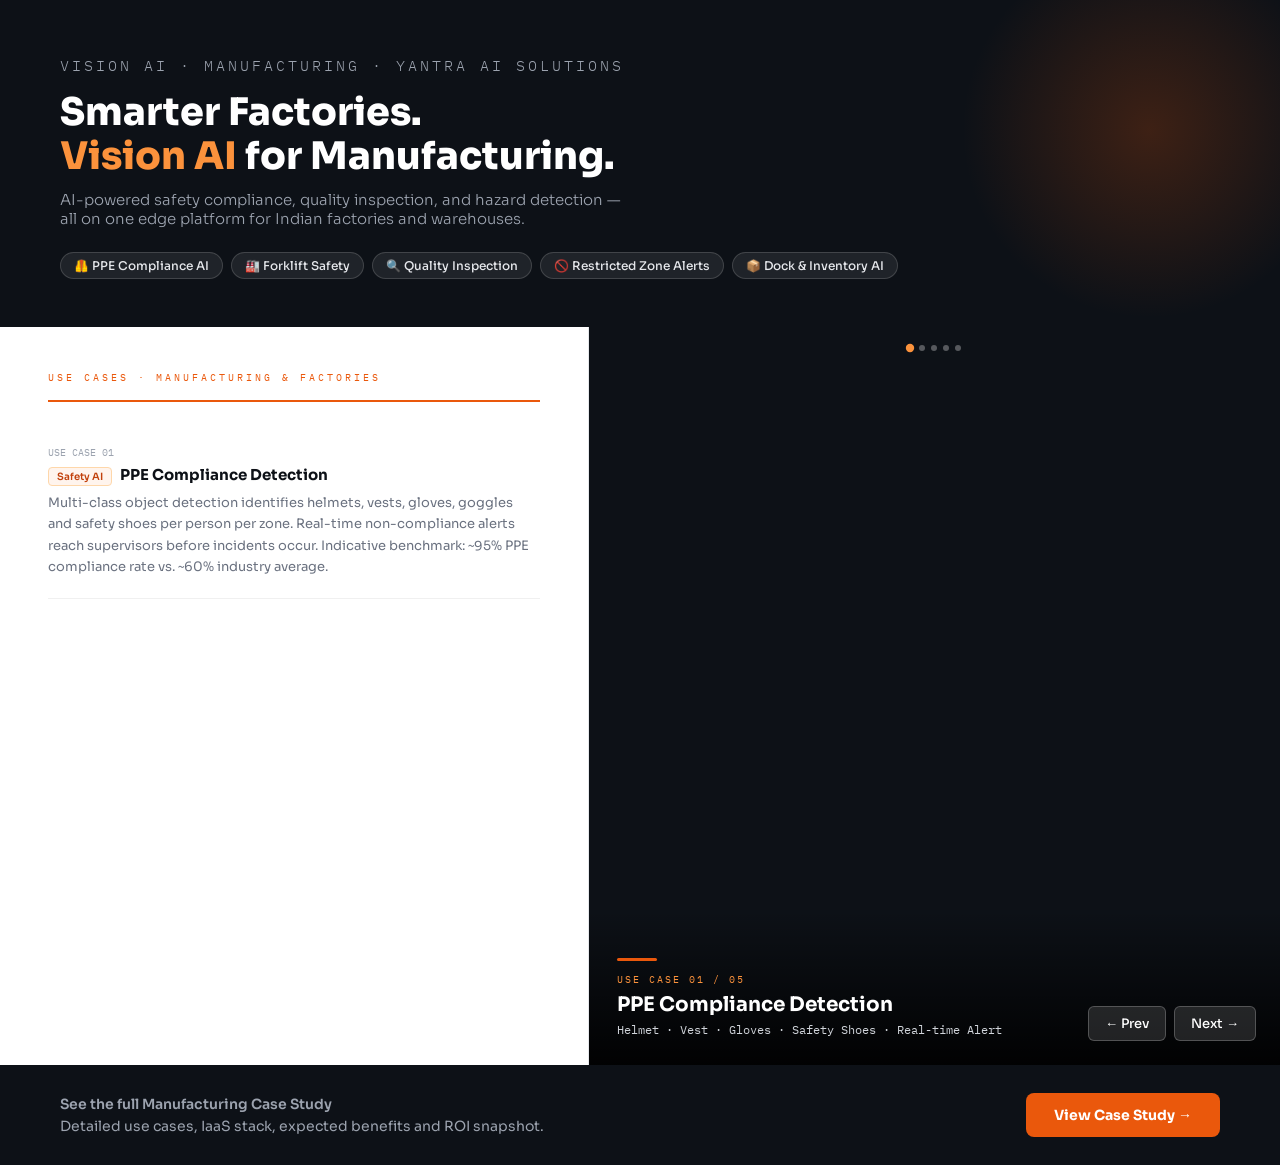
==== public/manufacturing.html @ a4b5716f "feat: sector pages 3-5 updated, page 6 added — use case slideshows + case study popups - public/manu" ====
<!DOCTYPE html>
<html lang="en">
<head>
<meta charset="UTF-8">
<meta name="viewport" content="width=device-width, initial-scale=1.0">
<title>Yantra AI — Vision AI for Manufacturing</title>
<link href="https://fonts.googleapis.com/css2?family=Sora:wght@300;400;500;600;700;800&family=IBM+Plex+Mono:wght@400;500&display=swap" rel="stylesheet">
<style>
  /* === BASE === */
  * { box-sizing: border-box; margin: 0; padding: 0; }
  body { font-family: 'Sora', sans-serif; background: #f7f6f2; color: #0d1117; }

  /* === HERO === */
  .hero {
    background: #0d1117; color: #fff;
    padding: 56px 60px 48px; position: relative; overflow: hidden;
  }
  .hero::before {
    content: ''; position: absolute; top: -60px; right: -60px;
    width: 380px; height: 380px; border-radius: 50%;
    background: radial-gradient(circle, rgba(234,88,12,0.22) 0%, transparent 70%);
    pointer-events: none;
  }
  .hero-eyebrow {
    font-family: 'IBM Plex Mono', monospace;
    font-size: 11px; letter-spacing: 3px;
    text-transform: uppercase; color: #fb923c;
    margin-bottom: 16px;
  }
  .hero h1 { font-size: 38px; font-weight: 800; margin-bottom: 12px; line-height: 1.15; }
  .hero h1 span { color: #fb923c; }
  .hero p { color: #9ca3af; font-size: 15px; font-weight: 300; max-width: 580px; }
  .hero-badges { display: flex; flex-wrap: wrap; gap: 8px; margin-top: 24px; }
  .badge {
    background: rgba(255,255,255,0.08); border: 1px solid rgba(255,255,255,0.15);
    color: #e5e7eb; padding: 5px 13px; border-radius: 40px; font-size: 12px; font-weight: 500;
  }

  /* === SPLIT LAYOUT === */
  .split { display: flex; min-height: 82vh; }

  /* LEFT — Use case text panel */
  .split-left {
    width: 46%; padding: 44px 48px;
    overflow-y: auto; background: #fff;
    border-right: 1px solid #e5e7eb;
  }
  .split-left-title {
    font-family: 'IBM Plex Mono', monospace;
    font-size: 10px; letter-spacing: 3px;
    text-transform: uppercase; color: #ea580c;
    margin-bottom: 24px;
    padding-bottom: 16px;
    border-bottom: 2px solid #ea580c;
  }

  /* Use case entry — appears as slideshow progresses */
  .uc-entry {
    padding: 20px 0;
    border-bottom: 1px solid #f0f0f0;
    opacity: 0; transform: translateY(12px);
    transition: opacity 0.5s ease, transform 0.5s ease;
  }
  .uc-entry.visible { opacity: 1; transform: translateY(0); }
  .uc-entry .uc-number {
    font-family: 'IBM Plex Mono', monospace;
    font-size: 10px; color: #9ca3af; margin-bottom: 6px;
  }
  .uc-entry .uc-heading {
    font-size: 15px; font-weight: 700; color: #0d1117; margin-bottom: 6px;
  }
  .uc-entry .uc-heading .uc-tag {
    display: inline-block;
    background: #fff4ed; color: #c2410c;
    font-size: 10px; font-weight: 600;
    padding: 2px 8px; border-radius: 4px;
    margin-right: 8px; vertical-align: middle;
    border: 1px solid #fed7aa;
  }
  .uc-entry .uc-detail { font-size: 13px; color: #6b7280; line-height: 1.65; }

  /* RIGHT — Slideshow panel */
  .split-right {
    width: 54%; position: relative;
    background: #0d1117; overflow: hidden;
  }

  /* One video, overlays cycle on top */
  .bg-video {
    position: absolute; inset: 0;
    width: 100%; height: 100%;
    object-fit: cover; opacity: 0.75;
  }

  .slide-overlay {
    position: absolute; inset: 0;
    opacity: 0; transition: opacity 0.6s ease;
    pointer-events: none;
  }
  .slide-overlay.active { opacity: 1; }

  /* Gradient label at bottom */
  .slide-label {
    position: absolute; bottom: 0; left: 0; right: 0;
    background: linear-gradient(transparent, rgba(0,0,0,0.9));
    padding: 48px 28px 28px;
  }
  .slide-num {
    font-family: 'IBM Plex Mono', monospace;
    font-size: 10px; color: #fb923c; letter-spacing: 2px; margin-bottom: 6px;
  }
  .slide-title { font-size: 20px; font-weight: 700; color: #fff; }
  .slide-short {
    font-size: 12px; color: #d1d5db;
    font-family: 'IBM Plex Mono', monospace; margin-top: 5px;
  }

  /* Accent bar for current slide */
  .slide-overlay.active .slide-label::before {
    content: ''; display: block;
    width: 40px; height: 3px;
    background: #ea580c; border-radius: 2px;
    margin-bottom: 12px;
  }

  /* Slideshow controls */
  .slide-controls {
    position: absolute; bottom: 24px; right: 24px;
    display: flex; gap: 8px; z-index: 10;
  }
  .slide-btn {
    background: rgba(255,255,255,0.12);
    border: 1px solid rgba(255,255,255,0.22);
    color: #fff; padding: 8px 16px; border-radius: 6px;
    cursor: pointer; font-size: 13px; font-weight: 500;
    font-family: 'Sora', sans-serif;
    transition: background 0.2s;
  }
  .slide-btn:hover { background: rgba(255,255,255,0.24); }

  /* Progress dots */
  .slide-dots {
    position: absolute; top: 18px; left: 50%; transform: translateX(-50%);
    display: flex; gap: 6px; z-index: 10;
  }
  .dot {
    width: 6px; height: 6px; border-radius: 50%;
    background: rgba(255,255,255,0.3); transition: background 0.3s, transform 0.3s;
    cursor: pointer;
  }
  .dot.active { background: #fb923c; transform: scale(1.4); }

  /* === CASE STUDY BAR === */
  .case-study-bar {
    background: #0d1117; padding: 28px 60px;
    display: flex; align-items: center; justify-content: space-between;
  }
  .case-study-bar p { color: #9ca3af; font-size: 14px; }
  .cs-label { font-size: 16px; color: #e5e7eb; font-weight: 600; margin-bottom: 4px; }
  .cs-btn {
    background: #ea580c; color: #fff;
    padding: 13px 28px; border-radius: 8px;
    font-weight: 700; font-size: 14px; cursor: pointer; border: none;
    font-family: 'Sora', sans-serif;
    transition: background 0.2s; white-space: nowrap;
  }
  .cs-btn:hover { background: #c2410c; }

  /* === POPUP OVERLAY === */
  .popup-overlay {
    display: none; position: fixed; inset: 0;
    background: rgba(0,0,0,0.78); z-index: 1000;
    align-items: center; justify-content: center; padding: 32px;
  }
  .popup-overlay.open { display: flex; }
  .popup-box {
    background: #fff; border-radius: 16px;
    width: 100%; max-width: 900px; max-height: 88vh;
    overflow: hidden; position: relative;
    display: flex; flex-direction: column;
  }
  .popup-close {
    display: flex; justify-content: space-between; align-items: center;
    padding: 14px 20px; background: #fff;
    border-bottom: 1px solid #e5e7eb; flex-shrink: 0;
  }
  .popup-close span { font-weight: 600; font-size: 14px; color: #0d1117; }
  .popup-close button {
    background: #f3f4f6; border: none;
    padding: 7px 16px; border-radius: 6px;
    cursor: pointer; font-weight: 600; font-size: 13px; color: #374151;
    font-family: 'Sora', sans-serif;
  }
  .popup-close button:hover { background: #e5e7eb; }
  .popup-iframe-wrap { flex: 1; overflow: hidden; }
  .popup-iframe-wrap iframe {
    width: 100%; height: 100%; border: none; display: block;
  }
</style>
</head>
<body>

<!-- HERO -->
<div class="hero">
  <p class="hero-eyebrow">Vision AI · Manufacturing · Yantra AI Solutions</p>
  <h1>Smarter Factories.<br><span>Vision AI</span> for Manufacturing.</h1>
  <p>AI-powered safety compliance, quality inspection, and hazard detection — all on one edge platform for Indian factories and warehouses.</p>
  <div class="hero-badges">
    <span class="badge">🦺 PPE Compliance AI</span>
    <span class="badge">🏭 Forklift Safety</span>
    <span class="badge">🔍 Quality Inspection</span>
    <span class="badge">🚫 Restricted Zone Alerts</span>
    <span class="badge">📦 Dock & Inventory AI</span>
  </div>
</div>

<!-- SPLIT: LEFT text + RIGHT slideshow -->
<div class="split">

  <!-- LEFT: Use case text builds up -->
  <div class="split-left" id="ucPanel">
    <p class="split-left-title">Use Cases · Manufacturing &amp; Factories</p>
  </div>

  <!-- RIGHT: Video with overlay labels cycling -->
  <div class="split-right" id="slideshow">

    <!-- Single looping video -->
    <video class="bg-video" autoplay muted loop playsinline>
      <source src="/videos/Manufacturing_VAI.mp4" type="video/mp4">
    </video>

    <!-- Overlay 0 -->
    <div class="slide-overlay active" id="overlay-0">
      <div class="slide-label">
        <div class="slide-num">USE CASE 01 / 05</div>
        <div class="slide-title">PPE Compliance Detection</div>
        <div class="slide-short">Helmet · Vest · Gloves · Safety Shoes · Real-time Alert</div>
      </div>
    </div>

    <!-- Overlay 1 -->
    <div class="slide-overlay" id="overlay-1">
      <div class="slide-label">
        <div class="slide-num">USE CASE 02 / 05</div>
        <div class="slide-title">Forklift &amp; Vehicle Safety</div>
        <div class="slide-short">Near-Miss Detection · Speed Zone Violations · ISO 45001 Log</div>
      </div>
    </div>

    <!-- Overlay 2 -->
    <div class="slide-overlay" id="overlay-2">
      <div class="slide-label">
        <div class="slide-num">USE CASE 03 / 05</div>
        <div class="slide-title">Visual Quality Inspection</div>
        <div class="slide-short">Surface Defects · Dimension Mismatch · Label Error Detection</div>
      </div>
    </div>

    <!-- Overlay 3 -->
    <div class="slide-overlay" id="overlay-3">
      <div class="slide-label">
        <div class="slide-num">USE CASE 04 / 05</div>
        <div class="slide-title">Restricted Zone Monitoring</div>
        <div class="slide-short">Geo-fence Alert · Hazmat Zone · Factories Act Compliance</div>
      </div>
    </div>

    <!-- Overlay 4 -->
    <div class="slide-overlay" id="overlay-4">
      <div class="slide-label">
        <div class="slide-num">USE CASE 05 / 05</div>
        <div class="slide-title">Inventory &amp; Dock Tracking</div>
        <div class="slide-short">Carton Counting · ERP Reconciliation · Dock Throughput</div>
      </div>
    </div>

    <!-- Dots -->
    <div class="slide-dots" id="dots"></div>

    <!-- Controls -->
    <div class="slide-controls">
      <button class="slide-btn" onclick="changeSlide(-1)">← Prev</button>
      <button class="slide-btn" onclick="changeSlide(1)">Next →</button>
    </div>

  </div>
</div>

<!-- Case Study CTA Bar -->
<div class="case-study-bar">
  <div>
    <p class="cs-label">See the full Manufacturing Case Study</p>
    <p>Detailed use cases, IaaS stack, expected benefits and ROI snapshot.</p>
  </div>
  <button class="cs-btn" onclick="openPopup()">View Case Study →</button>
</div>

<!-- Popup with case study iframe -->
<div class="popup-overlay" id="caseStudyPopup">
  <div class="popup-box">
    <div class="popup-close">
      <span>Factories &amp; Warehouses — Yantra AI Case Study</span>
      <button onclick="closePopup()">✕ Close</button>
    </div>
    <div class="popup-iframe-wrap" style="height: calc(88vh - 56px);">
      <iframe src="/case-studies/Factories_YantraAI_CaseStudy.html" title="Manufacturing Case Study"></iframe>
    </div>
  </div>
</div>

<script>
  const useCases = [
    {
      heading: "PPE Compliance Detection",
      tag: "Safety AI",
      detail: "Multi-class object detection identifies helmets, vests, gloves, goggles and safety shoes per person per zone. Real-time non-compliance alerts reach supervisors before incidents occur. Indicative benchmark: ~95% PPE compliance rate vs. ~60% industry average."
    },
    {
      heading: "Forklift & Vehicle Safety",
      tag: "Hazard Prevention",
      detail: "Moving object tracking with zone-based speed limits detects near-miss events between forklifts and pedestrians in real time. Speed violations and proximity alerts are logged automatically for ISO 45001 compliance audits."
    },
    {
      heading: "Visual Quality Inspection",
      tag: "Defect Detection",
      detail: "Industrial-grade CNN detects surface defects, dimension mismatches and label errors directly on the production line without stopping throughput. Defect escape rate drops by ~80% versus manual sampling (indicative benchmark)."
    },
    {
      heading: "Restricted Zone Monitoring",
      tag: "Access Control",
      detail: "Person detection with geo-fence logic triggers instant alerts when workers enter hazardous areas — hazmat zones, live machinery, or unauthorised sections. Every breach is timestamped and archived for Factories Act compliance."
    },
    {
      heading: "Inventory & Dock Tracking",
      tag: "Logistics AI",
      detail: "Vision AI counts cartons and pallets at receiving docks, verifying quantities against ERP purchase orders. Discrepancies are flagged before stock reaches the warehouse, reducing inventory inaccuracy by ~30% (indicative benchmark)."
    }
  ];

  const totalSlides = useCases.length;
  let current = 0;
  let autoTimer = null;

  function buildDots() {
    const dotsEl = document.getElementById('dots');
    useCases.forEach((_, i) => {
      const d = document.createElement('div');
      d.className = 'dot' + (i === 0 ? ' active' : '');
      d.onclick = () => { clearTimeout(autoTimer); goToSlide(i); scheduleAuto(); };
      dotsEl.appendChild(d);
    });
  }

  function goToSlide(n) {
    document.querySelectorAll('.slide-overlay').forEach(o => o.classList.remove('active'));
    document.querySelectorAll('.dot').forEach((d, i) => d.classList.toggle('active', i === n));
    const target = document.getElementById('overlay-' + n);
    if (target) target.classList.add('active');
    revealUseCase(n);
    current = n;
  }

  function changeSlide(dir) {
    clearTimeout(autoTimer);
    let next = current + dir;
    if (next < 0) next = totalSlides - 1;
    if (next >= totalSlides) next = 0;
    goToSlide(next);
    scheduleAuto();
  }

  function scheduleAuto() {
    clearTimeout(autoTimer);
    autoTimer = setTimeout(() => {
      if (current < totalSlides - 1) { changeSlide(1); }
    }, 5000);
  }

  const revealed = new Set();
  function revealUseCase(index) {
    if (revealed.has(index)) return;
    revealed.add(index);
    const panel = document.getElementById('ucPanel');
    const uc = useCases[index];
    const entry = document.createElement('div');
    entry.className = 'uc-entry';
    entry.innerHTML = `
      <div class="uc-number">USE CASE ${String(index + 1).padStart(2, '0')}</div>
      <div class="uc-heading">
        <span class="uc-tag">${uc.tag}</span>${uc.heading}
      </div>
      <div class="uc-detail">${uc.detail}</div>
    `;
    panel.appendChild(entry);
    setTimeout(() => entry.classList.add('visible'), 50);
  }

  function openPopup() {
    document.getElementById('caseStudyPopup').classList.add('open');
    document.body.style.overflow = 'hidden';
  }
  function closePopup() {
    document.getElementById('caseStudyPopup').classList.remove('open');
    document.body.style.overflow = '';
  }
  document.getElementById('caseStudyPopup').addEventListener('click', function(e) {
    if (e.target === this) closePopup();
  });
  document.addEventListener('keydown', e => { if (e.key === 'Escape') closePopup(); });

  buildDots();
  goToSlide(0);
  scheduleAuto();
</script>

</body>
</html>
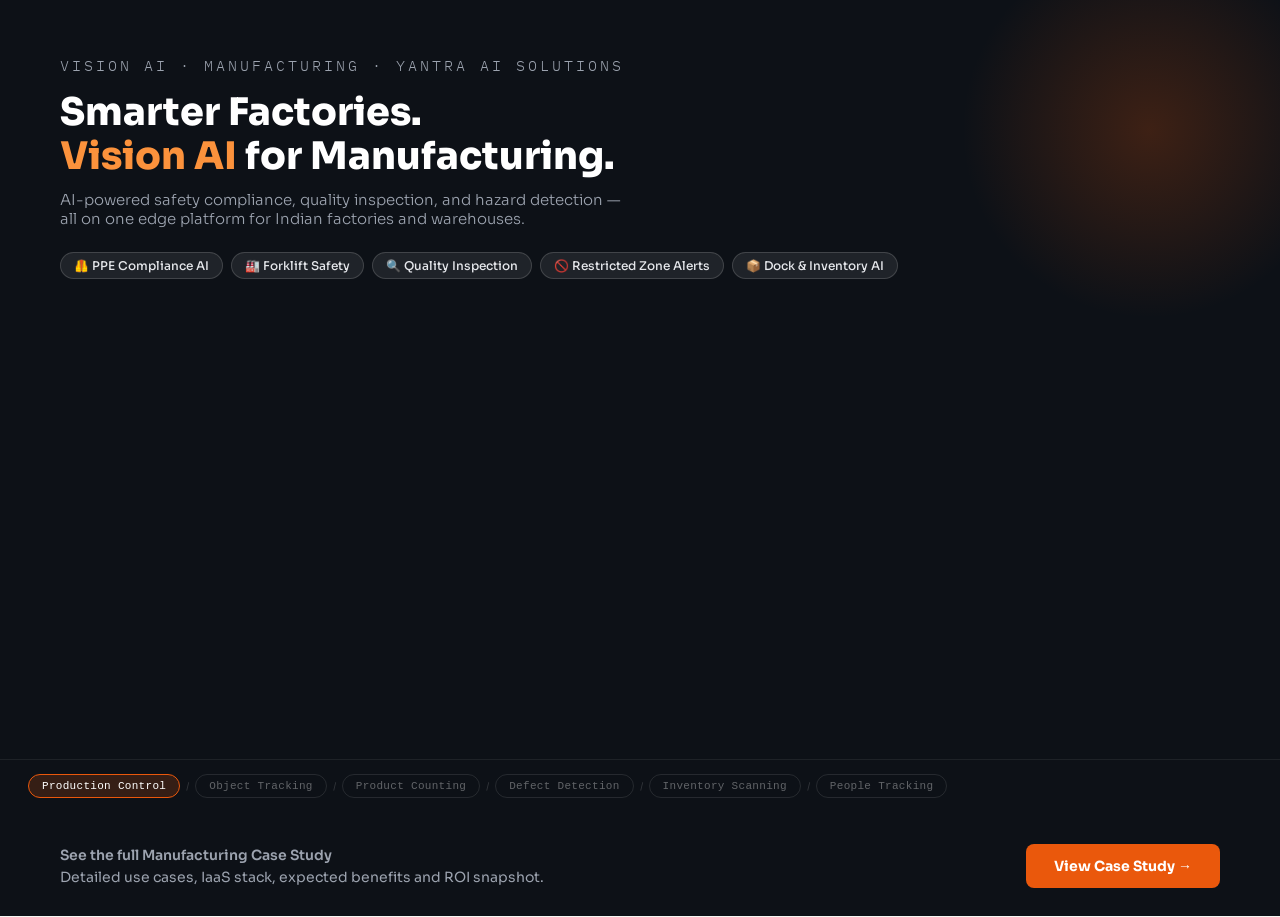
==== commit 8ca913b2: "Update pages 3-6: new standalone HTML with base64 video + updated all-sectors page - manufacturing.h" ====
--- a/public/manufacturing.html
+++ b/public/manufacturing.html
@@ -6,11 +6,14 @@
 <title>Yantra AI — Vision AI for Manufacturing</title>
 <link href="https://fonts.googleapis.com/css2?family=Sora:wght@300;400;500;600;700;800&family=IBM+Plex+Mono:wght@400;500&display=swap" rel="stylesheet">
 <style>
-  /* === BASE === */
+
+/* ═══════════════════════════════════════════════════════════
+   MAIN PAGE STYLES
+═══════════════════════════════════════════════════════════ */
   * { box-sizing: border-box; margin: 0; padding: 0; }
   body { font-family: 'Sora', sans-serif; background: #f7f6f2; color: #0d1117; }
 
-  /* === HERO === */
+  /* HERO */
   .hero {
     background: #0d1117; color: #fff;
     padding: 56px 60px 48px; position: relative; overflow: hidden;
@@ -24,8 +27,7 @@
   .hero-eyebrow {
     font-family: 'IBM Plex Mono', monospace;
     font-size: 11px; letter-spacing: 3px;
-    text-transform: uppercase; color: #fb923c;
-    margin-bottom: 16px;
+    text-transform: uppercase; color: #fb923c; margin-bottom: 16px;
   }
   .hero h1 { font-size: 38px; font-weight: 800; margin-bottom: 12px; line-height: 1.15; }
   .hero h1 span { color: #fb923c; }
@@ -36,74 +38,75 @@
     color: #e5e7eb; padding: 5px 13px; border-radius: 40px; font-size: 12px; font-weight: 500;
   }
 
-  /* === SPLIT LAYOUT === */
-  .split { display: flex; min-height: 82vh; }
-
-  /* LEFT — Use case text panel */
-  .split-left {
-    width: 46%; padding: 44px 48px;
-    overflow-y: auto; background: #fff;
-    border-right: 1px solid #e5e7eb;
-  }
-  .split-left-title {
-    font-family: 'IBM Plex Mono', monospace;
-    font-size: 10px; letter-spacing: 3px;
-    text-transform: uppercase; color: #ea580c;
-    margin-bottom: 24px;
-    padding-bottom: 16px;
-    border-bottom: 2px solid #ea580c;
-  }
-
-  /* Use case entry — appears as slideshow progresses */
-  .uc-entry {
-    padding: 20px 0;
-    border-bottom: 1px solid #f0f0f0;
-    opacity: 0; transform: translateY(12px);
-    transition: opacity 0.5s ease, transform 0.5s ease;
-  }
-  .uc-entry.visible { opacity: 1; transform: translateY(0); }
-  .uc-entry .uc-number {
-    font-family: 'IBM Plex Mono', monospace;
-    font-size: 10px; color: #9ca3af; margin-bottom: 6px;
-  }
-  .uc-entry .uc-heading {
-    font-size: 15px; font-weight: 700; color: #0d1117; margin-bottom: 6px;
-  }
-  .uc-entry .uc-heading .uc-tag {
-    display: inline-block;
-    background: #fff4ed; color: #c2410c;
-    font-size: 10px; font-weight: 600;
-    padding: 2px 8px; border-radius: 4px;
-    margin-right: 8px; vertical-align: middle;
-    border: 1px solid #fed7aa;
-  }
-  .uc-entry .uc-detail { font-size: 13px; color: #6b7280; line-height: 1.65; }
-
-  /* RIGHT — Slideshow panel */
-  .split-right {
-    width: 54%; position: relative;
-    background: #0d1117; overflow: hidden;
-  }
-
-  /* One video, overlays cycle on top */
-  .bg-video {
+  /* VIDEO SECTION */
+  .video-section {
+    background: #0d1117;
+    width: 100%;
+  }
+  .video-wrapper {
+    position: relative;
+    width: 60%;
+    aspect-ratio: 16 / 9;
+    background: #0d1117;
+    overflow: hidden;
+    margin: 0 auto;
+  }
+
+    .bg-video {
     position: absolute; inset: 0;
     width: 100%; height: 100%;
-    object-fit: cover; opacity: 0.75;
+    object-fit: contain; display: block;
+  }
+
+
+
+
+  /* USE CASE PILL BAR */
+  .uc-pill-bar {
+    background: #0d1117;
+    padding: 14px 28px 18px;
+    display: flex;
+    align-items: center;
+    gap: 6px;
+    flex-wrap: wrap;
+    border-top: 1px solid rgba(255,255,255,0.07);
+  }
+  .uc-pill {
+    font-family: 'IBM Plex Mono', monospace;
+    font-size: 11px;
+    font-weight: 500;
+    color: rgba(255,255,255,0.35);
+    padding: 5px 13px;
+    border-radius: 20px;
+    border: 1px solid rgba(255,255,255,0.1);
+    background: transparent;
+    transition: all 0.3s ease;
+    cursor: default;
+    letter-spacing: 0.3px;
+    white-space: nowrap;
+  }
+  .uc-pill.active {
+    color: #fff;
+    background: rgba(234,88,12,0.18);
+    border-color: #ea580c;
+  }
+  .uc-pill-sep {
+    color: rgba(255,255,255,0.15);
+    font-size: 10px;
+    flex-shrink: 0;
   }
 
   .slide-overlay {
     position: absolute; inset: 0;
     opacity: 0; transition: opacity 0.6s ease;
-    pointer-events: none;
+    pointer-events: none; z-index: 1;
   }
   .slide-overlay.active { opacity: 1; }
 
-  /* Gradient label at bottom */
   .slide-label {
     position: absolute; bottom: 0; left: 0; right: 0;
-    background: linear-gradient(transparent, rgba(0,0,0,0.9));
-    padding: 48px 28px 28px;
+    background: linear-gradient(transparent, rgba(0,0,0,0.92));
+    padding: 60px 28px 28px;
   }
   .slide-num {
     font-family: 'IBM Plex Mono', monospace;
@@ -114,8 +117,6 @@
     font-size: 12px; color: #d1d5db;
     font-family: 'IBM Plex Mono', monospace; margin-top: 5px;
   }
-
-  /* Accent bar for current slide */
   .slide-overlay.active .slide-label::before {
     content: ''; display: block;
     width: 40px; height: 3px;
@@ -123,7 +124,6 @@
     margin-bottom: 12px;
   }
 
-  /* Slideshow controls */
   .slide-controls {
     position: absolute; bottom: 24px; right: 24px;
     display: flex; gap: 8px; z-index: 10;
@@ -133,12 +133,10 @@
     border: 1px solid rgba(255,255,255,0.22);
     color: #fff; padding: 8px 16px; border-radius: 6px;
     cursor: pointer; font-size: 13px; font-weight: 500;
-    font-family: 'Sora', sans-serif;
-    transition: background 0.2s;
+    font-family: 'Sora', sans-serif; transition: background 0.2s;
   }
   .slide-btn:hover { background: rgba(255,255,255,0.24); }
 
-  /* Progress dots */
   .slide-dots {
     position: absolute; top: 18px; left: 50%; transform: translateX(-50%);
     display: flex; gap: 6px; z-index: 10;
@@ -150,7 +148,7 @@
   }
   .dot.active { background: #fb923c; transform: scale(1.4); }
 
-  /* === CASE STUDY BAR === */
+  /* CASE STUDY BAR */
   .case-study-bar {
     background: #0d1117; padding: 28px 60px;
     display: flex; align-items: center; justify-content: space-between;
@@ -161,30 +159,28 @@
     background: #ea580c; color: #fff;
     padding: 13px 28px; border-radius: 8px;
     font-weight: 700; font-size: 14px; cursor: pointer; border: none;
-    font-family: 'Sora', sans-serif;
-    transition: background 0.2s; white-space: nowrap;
+    font-family: 'Sora', sans-serif; transition: background 0.2s; white-space: nowrap;
   }
   .cs-btn:hover { background: #c2410c; }
 
-  /* === POPUP OVERLAY === */
+  /* POPUP */
   .popup-overlay {
     display: none; position: fixed; inset: 0;
-    background: rgba(0,0,0,0.78); z-index: 1000;
+    background: rgba(0,0,0,0.8); z-index: 1000;
     align-items: center; justify-content: center; padding: 32px;
   }
   .popup-overlay.open { display: flex; }
   .popup-box {
     background: #fff; border-radius: 16px;
-    width: 100%; max-width: 900px; max-height: 88vh;
-    overflow: hidden; position: relative;
-    display: flex; flex-direction: column;
+    width: 100%; max-width: 920px; max-height: 90vh;
+    overflow: hidden; display: flex; flex-direction: column;
   }
   .popup-close {
     display: flex; justify-content: space-between; align-items: center;
     padding: 14px 20px; background: #fff;
-    border-bottom: 1px solid #e5e7eb; flex-shrink: 0;
-  }
-  .popup-close span { font-weight: 600; font-size: 14px; color: #0d1117; }
+    border-bottom: 1px solid #e5e7eb; flex-shrink: 0; z-index: 10;
+  }
+  .popup-close span { font-weight: 700; font-size: 14px; color: #0d1117; }
   .popup-close button {
     background: #f3f4f6; border: none;
     padding: 7px 16px; border-radius: 6px;
@@ -192,15 +188,115 @@
     font-family: 'Sora', sans-serif;
   }
   .popup-close button:hover { background: #e5e7eb; }
-  .popup-iframe-wrap { flex: 1; overflow: hidden; }
-  .popup-iframe-wrap iframe {
-    width: 100%; height: 100%; border: none; display: block;
+  .popup-scroll { flex: 1; overflow-y: auto; }
+
+/* ═══════════════════════════════════════════════════════════
+   CASE STUDY STYLES (scoped inside .cs-wrap)
+═══════════════════════════════════════════════════════════ */
+  .cs-wrap { font-family: 'Sora', sans-serif; background: #f7f6f2; color: #0d1117; font-size: 15px; line-height: 1.7; }
+  .cs-wrap * { box-sizing: border-box; margin: 0; padding: 0; }
+  .cs-wrap .hero { background: #0d1117; color: #fff; padding: 48px 40px 40px; position: relative; overflow: hidden; }
+  .cs-wrap .hero::before { content: ''; position: absolute; top: -80px; right: -80px; width: 380px; height: 380px; border-radius: 50%; background: radial-gradient(circle, rgba(234,88,12,0.22) 0%, transparent 70%); pointer-events: none; }
+  .cs-wrap .hero-eyebrow { font-family: 'IBM Plex Mono', monospace; font-size: 10px; letter-spacing: 3px; text-transform: uppercase; color: #fb923c; margin-bottom: 14px; }
+  .cs-wrap .hero h1 { font-size: 28px; font-weight: 800; line-height: 1.2; max-width: 680px; margin-bottom: 14px; }
+  .cs-wrap .hero h1 span { color: #fb923c; }
+  .cs-wrap .hero-sub { font-size: 14px; color: #9ca3af; max-width: 580px; font-weight: 300; margin-bottom: 24px; }
+  .cs-wrap .hero-badges { display: flex; flex-wrap: wrap; gap: 8px; }
+  .cs-wrap .badge { background: rgba(255,255,255,0.08); border: 1px solid rgba(255,255,255,0.15); color: #e5e7eb; padding: 5px 12px; border-radius: 40px; font-size: 11px; font-weight: 500; }
+
+  .cs-wrap .container { max-width: 100%; padding: 0 40px; }
+  .cs-wrap section { padding: 44px 0; }
+  .cs-wrap section + section { border-top: 1px solid #e5e7eb; }
+  .cs-wrap .section-label { font-family: 'IBM Plex Mono', monospace; font-size: 10px; letter-spacing: 3px; text-transform: uppercase; color: #1a56db; margin-bottom: 6px; }
+  .cs-wrap .section-title { font-size: 22px; font-weight: 700; margin-bottom: 8px; line-height: 1.3; }
+  .cs-wrap .section-desc { color: #6b7280; font-size: 13px; max-width: 600px; margin-bottom: 32px; }
+
+  .cs-wrap .kpi-strip { background: #0d1117; }
+  .cs-wrap .kpi-grid { display: grid; grid-template-columns: repeat(4, 1fr); }
+  .cs-wrap .kpi-item { padding: 28px 24px; border-right: 1px solid rgba(255,255,255,0.08); color: #fff; }
+  .cs-wrap .kpi-item:last-child { border-right: none; }
+  .cs-wrap .kpi-num { font-size: 36px; font-weight: 800; color: #fb923c; line-height: 1; margin-bottom: 6px; }
+  .cs-wrap .kpi-label { font-size: 12px; color: #9ca3af; }
+
+  .cs-wrap .about-grid { display: grid; grid-template-columns: 1fr 1fr; gap: 20px; }
+  .cs-wrap .about-card { background: #fff; border: 1px solid #e5e7eb; border-radius: 12px; padding: 22px; }
+  .cs-wrap .about-card h3 { font-size: 14px; font-weight: 700; margin-bottom: 8px; display: flex; align-items: center; gap: 8px; }
+  .cs-wrap .icon { width: 28px; height: 28px; border-radius: 7px; display: flex; align-items: center; justify-content: center; font-size: 14px; flex-shrink: 0; }
+  .cs-wrap .icon-blue { background: #dbeafe; }
+  .cs-wrap .icon-green { background: #d1fae5; }
+  .cs-wrap .icon-yellow { background: #fef3c7; }
+  .cs-wrap .icon-orange { background: #ffedd5; }
+
+  .cs-wrap .usecase-grid { display: grid; grid-template-columns: repeat(auto-fill, minmax(210px, 1fr)); gap: 14px; }
+  .cs-wrap .uc-card { background: #fff; border: 1px solid #e5e7eb; border-radius: 12px; padding: 20px; position: relative; overflow: hidden; }
+  .cs-wrap .uc-card::after { content: ''; position: absolute; bottom: 0; left: 0; right: 0; height: 3px; }
+  .cs-wrap .uc-card.blue::after { background: #1a56db; }
+  .cs-wrap .uc-card.orange::after { background: #ea580c; }
+  .cs-wrap .uc-card.yellow::after { background: #e3a008; }
+  .cs-wrap .uc-card.red::after { background: #e02424; }
+  .cs-wrap .uc-card.teal::after { background: #0891b2; }
+  .cs-wrap .uc-card.indigo::after { background: #4f46e5; }
+  .cs-wrap .uc-emoji { font-size: 22px; margin-bottom: 10px; }
+  .cs-wrap .uc-title { font-size: 13px; font-weight: 700; margin-bottom: 6px; }
+  .cs-wrap .uc-desc { font-size: 11px; color: #6b7280; margin-bottom: 12px; line-height: 1.5; }
+  .cs-wrap .uc-solution { font-size: 10px; font-family: 'IBM Plex Mono', monospace; background: #f7f6f2; border-radius: 5px; padding: 5px 8px; color: #0d1117; margin-bottom: 10px; }
+  .cs-wrap .uc-kpi { font-size: 11px; font-weight: 600; display: flex; align-items: center; gap: 5px; }
+  .cs-wrap .kpi-dot { width: 5px; height: 5px; border-radius: 50%; background: currentColor; flex-shrink: 0; }
+
+  .cs-wrap .iaas-wrap { background: #1e293b; border-radius: 14px; padding: 32px; color: #fff; }
+  .cs-wrap .iaas-title-bar { display: flex; align-items: center; gap: 12px; margin-bottom: 28px; }
+  .cs-wrap .iaas-title-bar h3 { font-size: 16px; font-weight: 700; color: #fff; }
+  .cs-wrap .iaas-badge { background: rgba(96,165,250,0.15); border: 1px solid rgba(96,165,250,0.3); color: #93c5fd; font-size: 10px; padding: 3px 8px; border-radius: 20px; font-family: 'IBM Plex Mono', monospace; }
+  .cs-wrap .iaas-stack { display: flex; flex-direction: column; gap: 4px; }
+  .cs-wrap .iaas-row { display: flex; align-items: stretch; gap: 4px; }
+  .cs-wrap .iaas-layer-label { writing-mode: vertical-rl; transform: rotate(180deg); font-size: 8px; font-family: 'IBM Plex Mono', monospace; letter-spacing: 2px; text-transform: uppercase; color: #6b7280; padding: 0 8px; display: flex; align-items: center; justify-content: center; min-width: 28px; }
+  .cs-wrap .iaas-cells { display: flex; flex: 1; gap: 4px; }
+  .cs-wrap .iaas-cell { flex: 1; background: rgba(255,255,255,0.06); border: 1px solid rgba(255,255,255,0.1); border-radius: 7px; padding: 12px 14px; font-size: 11px; font-weight: 500; color: #e5e7eb; display: flex; flex-direction: column; gap: 3px; }
+  .cs-wrap .iaas-cell.highlight { background: rgba(59,130,246,0.2); border-color: rgba(96,165,250,0.35); color: #bfdbfe; }
+  .cs-wrap .iaas-cell.green-hl { background: rgba(16,185,129,0.18); border-color: rgba(52,211,153,0.3); color: #a7f3d0; }
+  .cs-wrap .iaas-cell.yellow-hl { background: rgba(245,158,11,0.18); border-color: rgba(251,191,36,0.3); color: #fde68a; }
+  .cs-wrap .cell-icon { font-size: 14px; margin-bottom: 2px; }
+  .cs-wrap .cell-label { font-size: 10px; font-weight: 700; }
+  .cs-wrap .cell-sub { font-size: 9px; opacity: 0.7; font-family: 'IBM Plex Mono', monospace; }
+  .cs-wrap .iaas-arrow-row { display: flex; justify-content: center; align-items: center; gap: 12px; padding: 3px 0; }
+  .cs-wrap .iaas-down-arrow { color: #4b5563; font-size: 18px; flex: 1; text-align: center; }
+
+  .cs-wrap .benefits-grid { display: grid; grid-template-columns: repeat(3, 1fr); gap: 16px; }
+  .cs-wrap .benefit-card { background: #fff; border: 1px solid #e5e7eb; border-radius: 12px; padding: 20px; }
+  .cs-wrap .benefit-num { font-size: 32px; font-weight: 800; line-height: 1; margin-bottom: 5px; }
+  .cs-wrap .benefit-label { font-size: 12px; font-weight: 600; margin-bottom: 5px; }
+  .cs-wrap .benefit-desc { font-size: 11px; color: #6b7280; line-height: 1.55; }
+  .cs-wrap .bar-track { margin-top: 12px; background: #e5e7eb; border-radius: 4px; height: 5px; overflow: hidden; }
+  .cs-wrap .bar-fill { height: 100%; border-radius: 4px; }
+
+  .cs-wrap .urgency-band { background: #fefce8; border: 1.5px solid #fde68a; border-radius: 12px; padding: 24px 28px; display: flex; gap: 16px; align-items: flex-start; }
+  .cs-wrap .urgency-icon { font-size: 24px; flex-shrink: 0; }
+  .cs-wrap .urgency-body h4 { font-size: 14px; font-weight: 700; margin-bottom: 6px; }
+  .cs-wrap .urgency-body p { font-size: 12px; color: #78350f; line-height: 1.6; }
+  .cs-wrap .phase-row { display: flex; gap: 10px; margin-top: 16px; flex-wrap: wrap; }
+  .cs-wrap .phase-item { flex: 1; min-width: 140px; background: #fff; border: 1px solid #fde68a; border-radius: 8px; padding: 12px; font-size: 11px; }
+  .cs-wrap .phase-item strong { display: block; font-size: 12px; font-weight: 700; margin-bottom: 4px; }
+
+  .cs-wrap .doc-footer { background: #0d1117; color: #6b7280; padding: 24px 40px; font-size: 11px; display: flex; justify-content: space-between; align-items: center; }
+  .cs-wrap .doc-footer span { font-weight: 600; color: #9ca3af; }
+
+  @media (max-width: 720px) {
+    .split { flex-direction: column; }
+    .split-left, .split-right { width: 100%; min-height: 50vh; }
+    .hero { padding: 32px 20px; }
+    .hero h1 { font-size: 26px; }
+    .case-study-bar { flex-direction: column; padding: 24px 20px; gap: 16px; }
+    .cs-wrap .kpi-grid { grid-template-columns: repeat(2, 1fr); }
+    .cs-wrap .benefits-grid { grid-template-columns: 1fr 1fr; }
+    .cs-wrap .about-grid { grid-template-columns: 1fr; }
+    .cs-wrap .hero { padding: 32px 20px; }
+    .cs-wrap .container { padding: 0 20px; }
   }
 </style>
 </head>
 <body>
 
-<!-- HERO -->
+<!-- ══ HERO ══════════════════════════════════════════════════════ -->
 <div class="hero">
   <p class="hero-eyebrow">Vision AI · Manufacturing · Yantra AI Solutions</p>
   <h1>Smarter Factories.<br><span>Vision AI</span> for Manufacturing.</h1>
@@ -210,84 +306,54 @@
     <span class="badge">🏭 Forklift Safety</span>
     <span class="badge">🔍 Quality Inspection</span>
     <span class="badge">🚫 Restricted Zone Alerts</span>
-    <span class="badge">📦 Dock & Inventory AI</span>
+    <span class="badge">📦 Dock &amp; Inventory AI</span>
   </div>
 </div>
 
-<!-- SPLIT: LEFT text + RIGHT slideshow -->
-<div class="split">
-
-  <!-- LEFT: Use case text builds up -->
-  <div class="split-left" id="ucPanel">
-    <p class="split-left-title">Use Cases · Manufacturing &amp; Factories</p>
+<!-- ══ VIDEO SECTION ════════════════════════════════════════════ -->
+<div class="video-section">
+  <div class="video-wrapper" id="slideshow">
+
+    <!--
+      VIDEO: Place Manufacturing_VAI.mp4 in the SAME FOLDER as this HTML file.
+      The video plays automatically if found. If not found, the dark gradient background
+      with orange grid pattern is shown automatically — the page still works fully.
+    -->
+    <video class="bg-video" autoplay muted loop playsinline>
+      <source src="[data-uri]